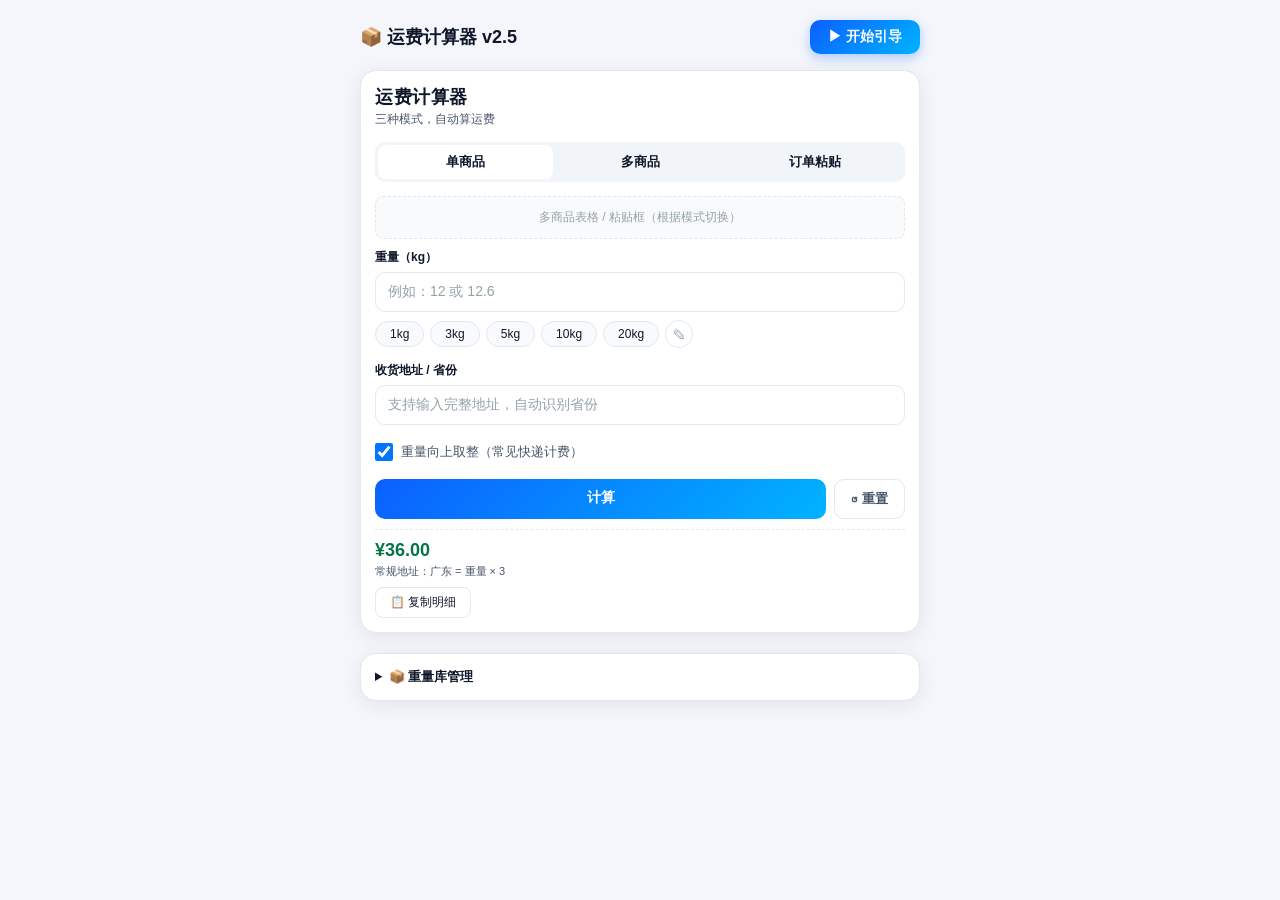
==== 使用说明.html @ 546cd2ac "v2.6: 订单粘贴→智能计算，重量库联动提示" ====
<!doctype html>
<html lang="zh-CN">
<head>
<meta charset="utf-8">
<meta name="viewport" content="width=device-width, initial-scale=1">
<title>运费计算器 - 交互引导</title>
<style>
*{ margin:0; padding:0; box-sizing:border-box; }
body{
  font-family: -apple-system, "PingFang SC", "Microsoft YaHei", sans-serif;
  color: #0f172a; background: #f4f6fb;
  padding: 20px;
}
.container{ max-width: 560px; margin: 0 auto; }

/* ====== 头部 ====== */
.header{
  display: flex; align-items: center; justify-content: space-between; margin-bottom: 16px;
}
.header h1{ font-size: 18px; }
#startBtn{
  padding: 8px 18px; border: 0; border-radius: 10px;
  background: linear-gradient(135deg, #0b5fff, #00b3ff);
  color: #fff; font-size: 14px; font-weight: 700; cursor: pointer;
  box-shadow: 0 4px 12px rgba(11,95,255,.3);
  transition: transform .1s;
}
#startBtn:active{ transform: translateY(1px); }

/* ====== 模拟的计算器UI ====== */
.mock-card{
  background: #fff;
  border: 1px solid #e2e8f0;
  border-radius: 16px;
  padding: 14px;
  box-shadow: 0 4px 20px rgba(2,8,23,.08);
  margin-bottom: 20px;
  position: relative;
  transition: box-shadow .3s;
}
.mock-card.highlight{ box-shadow: 0 0 0 3px #0b5fff, 0 4px 20px rgba(11,95,255,.2); }

.mock-title{ font-size: 18px; font-weight: 700; letter-spacing: .5px; margin-bottom: 2px; }
.mock-sub{ font-size: 12px; color: #475569; margin-bottom: 14px; }

/* Tab栏 */
.mock-tab-bar{
  display: flex; gap: 0; margin-bottom: 14px;
  background: #f1f5f9; border-radius: 10px; padding: 3px;
  transition: all .3s;
}
.mock-tab-bar.highlight{ background: #dbeafe; box-shadow: 0 0 0 3px #0b5fff; border-radius: 10px; }
.mock-tab{
  flex: 1; padding: 8px 0; border: 0; border-radius: 8px;
  font-size: 13px; font-weight: 600; text-align: center; background: transparent;
  transition: all .3s;
}

/* 字段区域 */
.field{ margin-bottom: 14px; }
.field.highlight{
  padding: 8px; margin: -8px; border-radius: 10px;
  background: #f0f5ff; box-shadow: 0 0 0 3px #0b5fff;
}
.field-label{ font-size: 12px; font-weight: 600; margin-bottom: 6px; display: block; }
.mock-input{
  width: 100%; padding: 10px 12px;
  border: 1px solid #e2e8f0; border-radius: 10px;
  font-size: 14px; background: #fff; color: #94a3a8;
}
.mock-row{ display: flex; gap: 6px; margin-top: 8px; flex-wrap: wrap; align-items: center; }
.mock-pill{
  padding: 5px 14px; border: 1px solid #e2e8f0; border-radius: 20px;
  background: #f8fafc; font-size: 12px;
}
.mock-pill.highlight{ border-color: #0b5fff; background: #dbeafe; }
.edit-icon{
  width: 28px; height: 28px; border-radius: 50%; border: 1px solid #e2e8f0;
  display: flex; align-items: center; justify-content: center;
  font-size: 13px; color: #94a3b8; background: #fff;
}
/* 回填区 */
.mock-table-area{
  margin: 10px 0; padding: 12px; background: #f8fafc;
  border-radius: 8px; border: 1px dashed #e2e8f0;
  font-size: 12px; color: #94a3a8; text-align: center;
}
.mock-table-area.highlight{ border-color: #0b5fff; background: #eff6ff; }

.mock-switch{
  display: flex; align-items: center; gap: 8px; margin: 14px 0; padding: 4px 0;
}
.mock-switch.highlight{ background: #f0f5ff; border-radius: 8px; padding: 8px; margin: 6px -8px; box-shadow: 0 0 0 3px #0b5fff; }
.mock-switch input{ width: 18px; height: 18px; }
.mock-switch label{ font-size: 13px; color: #475569; }

.mock-btn-row{ display: flex; gap: 8px; transition: all .3s; }
.mock-btn-row.highlight{ }
.mock-primary{
  flex: 1; padding: 10px; border: 0; border-radius: 10px;
  background: linear-gradient(135deg, #0b5fff, #00b3ff);
  color: #fff; font-size: 14px; font-weight: 700; text-align: center;
}
.mock-primary.highlight{ box-shadow: 0 0 0 3px #0b5fff, 0 4px 15px rgba(11,95,255,.4); }
.mock-second{
  padding: 10px 16px; border: 1px solid #e2e8f0; border-radius: 10px;
  background: #fff; color: #475569; font-size: 13px; font-weight: 600; text-align: center;
}

.mock-result{ margin-top: 10px; padding-top: 10px; border-top: 1px dashed #e2e8f0; font-size: 13px; }
.mock-money{ font-size: 18px; font-weight: 800; color: #067647; }
.mock-meta{ font-size: 11px; color: #475569; margin-top: 3px; }
.mock-copy{
  display: inline-block; margin-top: 8px; padding: 6px 14px;
  border: 1px solid #e2e8f0; border-radius: 8px; font-size: 12px; background: #fff;
}

/* ====== 遮罩引导层 ====== */
.guide-overlay{
  display: none;
  position: fixed; top: 0; left: 0; right: 0; bottom: 0;
  background: rgba(0,0,0,.4);
  z-index: 999;
}
.guide-overlay.show{ display: block; }

.guide-tooltip{
  position: absolute;
  background: #fff;
  border-radius: 14px;
  padding: 18px 20px;
  box-shadow: 0 10px 40px rgba(0,0,0,.25);
  max-width: 320px;
  z-index: 1000;
}
.guide-tooltip .step-indicator{
  font-size: 11px; color: #94a3b8; margin-bottom: 6px;
}
.guide-tooltip .step-title{
  font-size: 15px; font-weight: 700; margin-bottom: 6px;
}
.guide-tooltip .step-desc{
  font-size: 13px; color: #475569; line-height: 1.5; margin-bottom: 14px;
}
.guide-tooltip .step-desc .hl{ color: #0b5fff; font-weight: 600; }

.guide-btns{
  display: flex; gap: 8px; justify-content: flex-end;
}
.guide-btns button{
  padding: 7px 16px; border: 0; border-radius: 8px;
  font-size: 13px; font-weight: 600; cursor: pointer;
}
.guide-btns .btn-prev{ background: #f1f5f9; color: #475569; }
.guide-btns .btn-next{ background: #0b5fff; color: #fff; }
.guide-btns .btn-done{ background: #16a34a; color: #fff; }
.guide-btns .btn-skip{
  background: transparent; color: #94a3b8; font-weight: 400; font-size: 12px;
  margin-right: auto;
}

/* 工具：模拟点击波纹 */
@keyframes pulse {
  0%{ box-shadow: 0 0 0 0 rgba(11,95,255,.4); }
  100%{ box-shadow: 0 0 0 15px rgba(11,95,255,0); }
}
.pulse{ animation: pulse 1.5s infinite; }

.hidden{ display: none !important; }

/* ====== 下方说明（引导结束后可见） ====== */
#helpFooter{
  display: none;
  background: #fff; border: 1px solid #e2e8f0; border-radius: 12px;
  padding: 16px; font-size: 13px; line-height: 1.6;
}
#helpFooter.show{ display: block; }
#helpFooter h3{ font-size: 15px; margin-bottom: 8px; }
#helpFooter li{ margin-bottom: 6px; padding-left: 4px; color: #475569; }
</style>
</head>
<body>
<div class="container">
  <div class="header">
    <h1>📦 运费计算器 v2.5</h1>
    <button id="startBtn">▶ 开始引导</button>
  </div>

  <!-- ====== 模拟计算器 ====== -->
  <div class="mock-card" id="mockCard">
    <div class="mock-title">运费计算器</div>
    <div class="mock-sub">三种模式，自动算运费</div>

    <!-- Tab栏 -->
    <div class="mock-tab-bar" id="stepTabs">
      <div class="mock-tab" style="background:#fff;font-weight:700">单商品</div>
      <div class="mock-tab">多商品</div>
      <div class="mock-tab">订单粘贴</div>
    </div>

    <!-- 模式回填区 -->
    <div class="mock-table-area" id="stepModeArea">多商品表格 / 粘贴框（根据模式切换）</div>

    <!-- 重量 -->
    <div class="field" id="stepWeight">
      <span class="field-label">重量（kg）</span>
      <div class="mock-input">例如：12 或 12.6</div>
      <div class="mock-row">
        <span class="mock-pill">1kg</span>
        <span class="mock-pill">3kg</span>
        <span class="mock-pill">5kg</span>
        <span class="mock-pill">10kg</span>
        <span class="mock-pill">20kg</span>
        <span class="edit-icon">✎</span>
      </div>
    </div>

    <!-- 地址 -->
    <div class="field" id="stepAddress">
      <span class="field-label">收货地址 / 省份</span>
      <div class="mock-input">支持输入完整地址，自动识别省份</div>
    </div>

    <!-- 开关 -->
    <div class="mock-switch" id="stepCeil">
      <input type="checkbox" checked />
      <label>重量向上取整（常见快递计费）</label>
    </div>

    <!-- 按钮 -->
    <div class="mock-btn-row" id="stepButtons">
      <div class="mock-primary" id="stepCalc">计算</div>
      <div class="mock-second">↺ 重置</div>
    </div>

    <!-- 结果 -->
    <div class="mock-result" id="stepResult">
      <div class="mock-money">¥36.00</div>
      <div class="mock-meta">常规地址：广东 = 重量 × 3</div>
      <div class="mock-copy" id="stepCopy">📋 复制明细</div>
    </div>
  </div>

  <!-- ====== 重量库 ====== -->
  <div class="mock-card" id="stepLib">
    <details>
      <summary style="font-weight:600;font-size:13px;cursor:pointer">📦 重量库管理</summary>
      <div style="margin-top:10px;font-size:12px">
        <div style="display:flex;gap:6px;margin-bottom:6px">
          <span style="padding:6px 14px;border:1px solid #e2e8f0;border-radius:8px;font-size:12px">📂 导入文件</span>
          <span style="padding:6px 14px;border:1px solid #e2e8f0;border-radius:8px;font-size:12px">👁️ 查看库</span>
          <span style="padding:6px 14px;border:1px solid #e2e8f0;border-radius:8px;font-size:12px">🗑️ 清空库</span>
        </div>
        <div style="font-size:12px;color:#475569;margin-top:4px">当前库：<strong>0</strong> 个货号</div>
      </div>
    </details>
  </div>

  <!-- ====== 引导遮罩 ====== -->
  <div class="guide-overlay" id="overlay">
    <div class="guide-tooltip" id="tooltip">
      <div class="step-indicator" id="stepIndicator">1 / 10</div>
      <div class="step-title" id="stepTitle">选择模式</div>
      <div class="step-desc" id="stepDesc">顶部三个标签，根据你的需要选择：<br><span class="hl">单商品</span>：就一件货<br><span class="hl">多商品</span>：多件货手动填<br><span class="hl">订单粘贴</span>：最快的，推荐</div>
      <div class="guide-btns">
        <button class="btn-skip" id="skipBtn">跳过引导</button>
        <button class="btn-prev hidden" id="prevBtn">← 上一步</button>
        <button class="btn-next" id="nextBtn">下一步 →</button>
      </div>
    </div>
  </div>

  <!-- ====== 快速参考 ====== -->
  <div id="helpFooter">
    <h3>快速参考</h3>
    <ul>
      <li>✅ <b>新疆/西藏</b>：自动提示不发快递，不用记城市</li>
      <li>✅ <b>快捷键 ✎</b>：可以自定义常用重量，改完自动保存</li>
      <li>✅ <b>复制结果</b>：点"📋 复制明细"粘到微信发给客户</li>
      <li>✅ <b>重量库</b>：底部导入 Excel，订单粘贴自动匹配</li>
      <li>✅ <b>重置</b>：清空所有内容重新来</li>
    </ul>
    <p style="text-align:center;color:#94a3b8;font-size:11px;margin-top:12px">运费计算器 v2.5 · 点 "▶ 开始引导" 重新看</p>
  </div>
</div>

<script>
// ====== 引导步骤 ======
const steps = [
  {
    target: 'stepTabs',
    title: '① 选择模式',
    desc: '顶部三个标签，根据情况选一个：<br><span class="hl">单商品</span> — 只算一件货<br><span class="hl">多商品</span> — 手动填多个商品<br><span class="hl">订单粘贴</span> ⭐ 最快！',
    position: 'bottom'
  },
  {
    target: 'stepModeArea',
    title: '② 多商品 / 订单粘贴',
    desc: '如果选了 <span class="hl">多商品</span>：<br>每行填单品重量和数量，自动合计<br><br>如果选了 <span class="hl">订单粘贴</span>：<br>把复制的内容粘到大框里，点"解析订单"',
    position: 'bottom'
  },
  {
    target: 'stepWeight',
    title: '③ 填重量',
    desc: '直接输入总重量。<br>也可以点下面的快捷按钮 <span class="hl">1kg 3kg 5kg</span>。<br>点 <span class="hl">✎</span> 可以自定义快捷键。',
    position: 'bottom'
  },
  {
    target: 'stepAddress',
    title: '④ 填地址',
    desc: '输入省份或完整地址。<br>比如 <span class="hl">"广东"</span>、<span class="hl">"安徽省阜阳市xx路"</span><br>会自动识别省份，不需要手动选。',
    position: 'bottom'
  },
  {
    target: 'stepCeil',
    title: '⑤ 向上取整',
    desc: '默认勾着就行。<br>快递计费通常按整数算，比如 12.3kg 按 13kg 算。',
    position: 'bottom'
  },
  {
    target: 'stepCalc',
    title: '⑥ 点计算',
    desc: '所有信息填好后，点 <span class="hl">"计算"</span> 按钮。<br>运费立刻出来。',
    position: 'right'
  },
  {
    target: 'stepResult',
    title: '⑦ 看结果',
    desc: '这里显示运费金额。<br>下面还有计费规则说明，告诉你这个价格怎么算出来的。',
    position: 'bottom'
  },
  {
    target: 'stepCopy',
    title: '⑧ 复制给客户',
    desc: '点 <span class="hl">"📋 复制明细"</span>，直接粘贴到微信发给客户。<br>内容包括：省份、重量、单价、总价。',
    position: 'bottom'
  },
  {
    target: 'stepButtons',
    title: '⑨ 重置',
    desc: '点 <span class="hl">"↺ 重置"</span> 清空所有内容，重新开始算。',
    position: 'right'
  },
  {
    target: 'stepLib',
    title: '⑩ 重量库（先做这一步）',
    desc: '用"订单粘贴"前，先在这里 <span class="hl">导入 Excel</span>。<br>点 <span class="hl">📂 导入文件</span> → 选你的文件。<br>导入后粘贴订单就能自动匹配重量了。<br><br>💡 如果库里有数据更新，先点 <span class="hl">🗑️ 清空库</span> 再重新导入。',
    position: 'bottom'
  }
];

let currentStep = 0;
const overlay = document.getElementById('overlay');
const tooltip = document.getElementById('tooltip');
const indicator = document.getElementById('stepIndicator');
const title = document.getElementById('stepTitle');
const desc = document.getElementById('stepDesc');
const prevBtn = document.getElementById('prevBtn');
const nextBtn = document.getElementById('nextBtn');
const skipBtn = document.getElementById('skipBtn');
const helpFooter = document.getElementById('helpFooter');

// 清除高亮
function clearHighlights() {
  document.querySelectorAll('.highlight, .pulse').forEach(el => {
    el.classList.remove('highlight', 'pulse');
  });
}

// 定位tooltip
function positionTooltip(el, pos) {
  const rect = el.getBoundingClientRect();
  const w = Math.min(320, window.innerWidth - 40);
  let top, left;

  if (pos === 'bottom') {
    top = rect.bottom + 12;
    left = Math.max(12, Math.min(rect.left + rect.width/2 - w/2, window.innerWidth - w - 12));
  } else if (pos === 'right') {
    top = rect.top + rect.height/2 - 60;
    left = rect.right + 12;
    if (left + w > window.innerWidth - 12) {
      left = rect.left - w - 12;
    }
    top = Math.max(12, Math.min(top, window.innerHeight - 180));
  } else if (pos === 'top') {
    top = rect.top - 160;
    left = Math.max(12, Math.min(rect.left + rect.width/2 - w/2, window.innerWidth - w - 12));
  }

  tooltip.style.top = (top < 12 ? 12 : top) + 'px';
  tooltip.style.left = (left < 12 ? 12 : left) + 'px';
  tooltip.style.maxWidth = w + 'px';
}

// 显示步骤
function showStep(idx) {
  clearHighlights();
  const step = steps[idx];
  const el = document.getElementById(step.target);
  if (!el) return;

  el.classList.add('highlight');
  if (step.target === 'stepCalc' || step.target === 'stepTabs') {
    el.classList.add('pulse');
  }

  indicator.textContent = (idx + 1) + ' / ' + steps.length;
  title.textContent = step.title;
  desc.innerHTML = step.desc;
  prevBtn.classList.toggle('hidden', idx === 0);
  nextBtn.textContent = idx === steps.length - 1 ? '✓ 完成' : '下一步 →';

  // 等待一帧让浏览器渲染高亮后再定位
  requestAnimationFrame(() => {
    positionTooltip(el, step.position);
  });
}

// 开始引导
function startGuide() {
  currentStep = 0;
  overlay.classList.add('show');
  helpFooter.classList.remove('show');
  showStep(0);
}

// 结束引导
function endGuide() {
  overlay.classList.remove('show');
  clearHighlights();
  helpFooter.classList.add('show');
}

// 事件绑定
document.getElementById('startBtn').addEventListener('click', startGuide);
skipBtn.addEventListener('click', endGuide);

prevBtn.addEventListener('click', () => {
  if (currentStep > 0) {
    currentStep--;
    showStep(currentStep);
  }
});

nextBtn.addEventListener('click', () => {
  if (currentStep < steps.length - 1) {
    currentStep++;
    showStep(currentStep);
  } else {
    endGuide();
  }
});

// ESC退出
document.addEventListener('keydown', (e) => {
  if (e.key === 'Escape' && overlay.classList.contains('show')) endGuide();
});

// 窗口变化重新定位
window.addEventListener('resize', () => {
  if (overlay.classList.contains('show')) showStep(currentStep);
});
</script>
</body>
</html>
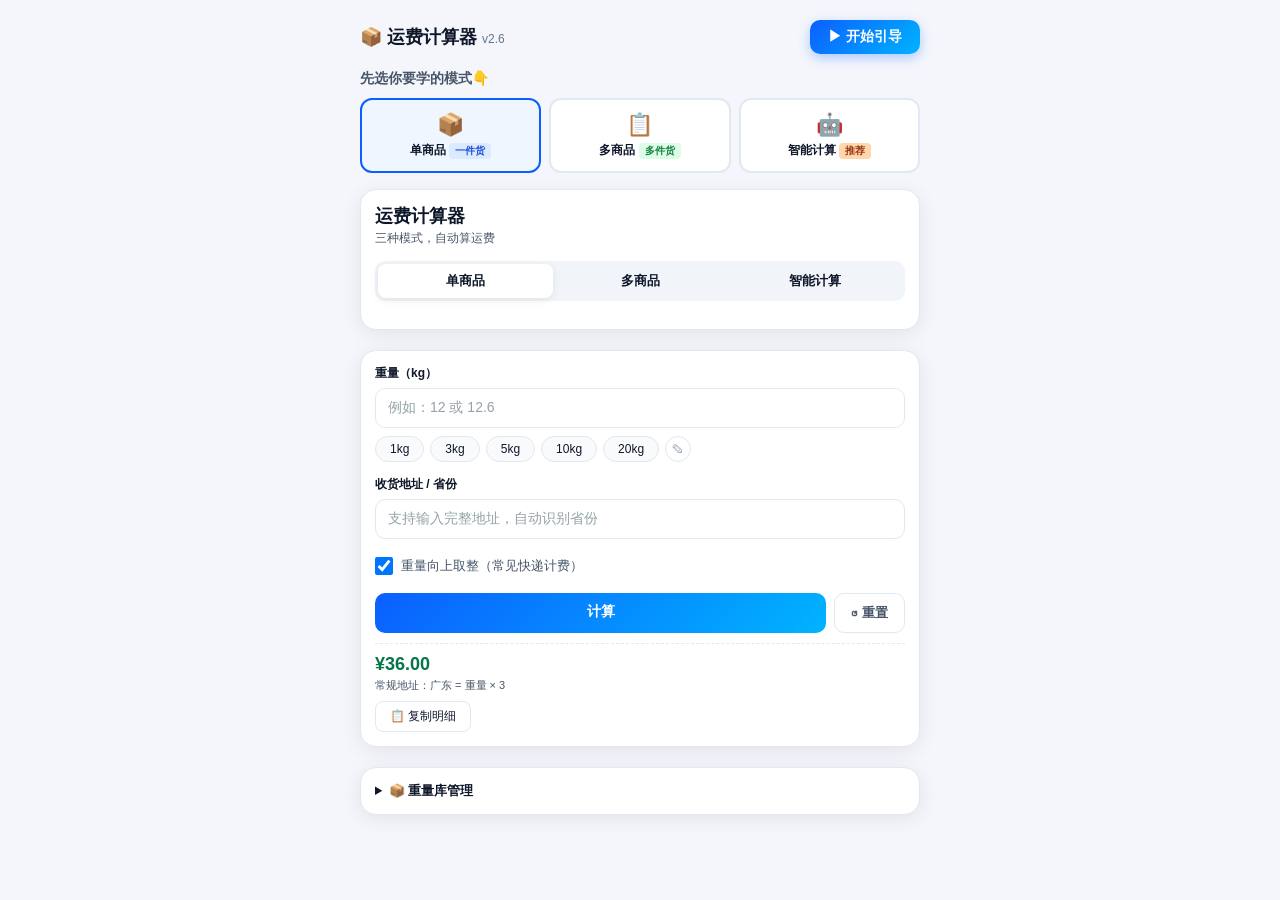
==== commit ea3e9d08: "fix: 修复地址识别数据缺失和误匹配 问题： 1. 城市库被截断（只剩157条，应为6160条） 2. 101个单字key（东/西/南等）导致误匹配，如"广东省"→四川 3. 省名冲突：河北→天津、" ====
--- a/使用说明.html
+++ b/使用说明.html
@@ -13,80 +13,117 @@
 }
 .container{ max-width: 560px; margin: 0 auto; }
 
-/* ====== 头部 ====== */
 .header{
   display: flex; align-items: center; justify-content: space-between; margin-bottom: 16px;
 }
 .header h1{ font-size: 18px; }
+.header small{ font-size: 12px; color: #64748b; font-weight: 400; }
 #startBtn{
   padding: 8px 18px; border: 0; border-radius: 10px;
   background: linear-gradient(135deg, #0b5fff, #00b3ff);
   color: #fff; font-size: 14px; font-weight: 700; cursor: pointer;
   box-shadow: 0 4px 12px rgba(11,95,255,.3);
-  transition: transform .1s;
-}
-#startBtn:active{ transform: translateY(1px); }
-
-/* ====== 模拟的计算器UI ====== */
+}
+
+/* ====== 模式选择 ====== */
+.mode-picker{ margin-bottom: 16px; }
+.mode-picker h2{ font-size: 14px; margin-bottom: 10px; color: #475569; }
+.mode-grid{ display: flex; gap: 8px; }
+.mode-card{
+  flex: 1; padding: 12px 6px; border: 2px solid #e2e8f0; border-radius: 12px;
+  text-align: center; cursor: pointer; transition: all .2s;
+  background: #fff; font-size: 12px; font-weight: 600;
+}
+.mode-card:hover{ border-color: #0b5fff; }
+.mode-card.active{ border-color: #0b5fff; background: #eff6ff; }
+.mode-card .icon{ font-size: 22px; display: block; margin-bottom: 2px; }
+.mode-card .badge{
+  display: inline-block; padding: 1px 6px; border-radius: 4px;
+  font-size: 10px; margin-top: 3px;
+}
+.badge-blue{ background: #dbeafe; color: #1d4ed8; }
+.badge-green{ background: #dcfce7; color: #15803d; }
+.badge-orange{ background: #fed7aa; color: #9a3412; }
+
+/* ====== 模拟卡 ====== */
 .mock-card{
-  background: #fff;
-  border: 1px solid #e2e8f0;
-  border-radius: 16px;
-  padding: 14px;
-  box-shadow: 0 4px 20px rgba(2,8,23,.08);
-  margin-bottom: 20px;
-  position: relative;
+  background: #fff; border: 1px solid #e2e8f0; border-radius: 16px;
+  padding: 14px; box-shadow: 0 4px 20px rgba(2,8,23,.08); margin-bottom: 20px;
   transition: box-shadow .3s;
 }
 .mock-card.highlight{ box-shadow: 0 0 0 3px #0b5fff, 0 4px 20px rgba(11,95,255,.2); }
 
-.mock-title{ font-size: 18px; font-weight: 700; letter-spacing: .5px; margin-bottom: 2px; }
+.mock-title{ font-size: 18px; font-weight: 700; margin-bottom: 2px; }
 .mock-sub{ font-size: 12px; color: #475569; margin-bottom: 14px; }
 
 /* Tab栏 */
 .mock-tab-bar{
   display: flex; gap: 0; margin-bottom: 14px;
-  background: #f1f5f9; border-radius: 10px; padding: 3px;
-  transition: all .3s;
-}
-.mock-tab-bar.highlight{ background: #dbeafe; box-shadow: 0 0 0 3px #0b5fff; border-radius: 10px; }
+  background: #f1f5f9; border-radius: 10px; padding: 3px; transition: all .3s;
+}
 .mock-tab{
   flex: 1; padding: 8px 0; border: 0; border-radius: 8px;
   font-size: 13px; font-weight: 600; text-align: center; background: transparent;
-  transition: all .3s;
-}
-
-/* 字段区域 */
-.field{ margin-bottom: 14px; }
-.field.highlight{
-  padding: 8px; margin: -8px; border-radius: 10px;
-  background: #f0f5ff; box-shadow: 0 0 0 3px #0b5fff;
-}
-.field-label{ font-size: 12px; font-weight: 600; margin-bottom: 6px; display: block; }
-.mock-input{
-  width: 100%; padding: 10px 12px;
-  border: 1px solid #e2e8f0; border-radius: 10px;
+}
+.mock-tab.active{ background: #fff; box-shadow: 0 2px 8px rgba(2,8,23,.08); }
+
+/* ====== 单商品 ====== */
+#singleUI .field{ margin-bottom: 14px; }
+#singleUI .field.highlight{ margin: -8px; padding: 8px; border-radius: 10px; background: #f0f5ff; box-shadow: 0 0 0 3px #0b5fff; }
+.fl{ font-size: 12px; font-weight: 600; margin-bottom: 6px; display: block; }
+.fi{
+  width: 100%; padding: 10px 12px; border: 1px solid #e2e8f0; border-radius: 10px;
   font-size: 14px; background: #fff; color: #94a3a8;
 }
-.mock-row{ display: flex; gap: 6px; margin-top: 8px; flex-wrap: wrap; align-items: center; }
-.mock-pill{
+.shortcut-row{ display: flex; gap: 6px; margin-top: 8px; flex-wrap: wrap; align-items: center; }
+.pill{
   padding: 5px 14px; border: 1px solid #e2e8f0; border-radius: 20px;
   background: #f8fafc; font-size: 12px;
 }
-.mock-pill.highlight{ border-color: #0b5fff; background: #dbeafe; }
-.edit-icon{
-  width: 28px; height: 28px; border-radius: 50%; border: 1px solid #e2e8f0;
-  display: flex; align-items: center; justify-content: center;
-  font-size: 13px; color: #94a3b8; background: #fff;
-}
-/* 回填区 */
-.mock-table-area{
-  margin: 10px 0; padding: 12px; background: #f8fafc;
-  border-radius: 8px; border: 1px dashed #e2e8f0;
-  font-size: 12px; color: #94a3a8; text-align: center;
-}
-.mock-table-area.highlight{ border-color: #0b5fff; background: #eff6ff; }
-
+.edit-i{ width:26px;height:26px;border-radius:50%;border:1px solid #e2e8f0;display:flex;align-items:center;justify-content:center;font-size:12px;color:#94a3b8;background:#fff; }
+
+/* ====== 多商品 ====== */
+#multiUI .field{ margin-bottom: 14px; }
+#multiUI .field.highlight{ margin: -8px; padding: 8px; border-radius: 10px; background: #f0f5ff; box-shadow: 0 0 0 3px #0b5fff; }
+.prod-table{ width:100%; border-collapse:collapse; font-size:12px; margin-bottom:6px; }
+.prod-table th{ text-align:left; font-weight:600; color:#64748b; font-size:11px; padding:4px 4px; border-bottom:1px solid #e2e8f0; }
+.prod-table td{ padding:3px 4px; vertical-align:middle; }
+.prod-table input{
+  width:100%; padding:6px 8px; border:1px solid #e2e8f0; border-radius:6px; font-size:12px; outline:none;
+}
+.prod-table .w-input{ width:55px; }
+.prod-table .q-input{ width:45px; text-align:center; }
+.prod-table .subtotal{ font-weight:600; font-size:11px; text-align:right; padding-right:6px; }
+.add-row{
+  display:block; width:100%; padding:6px; border:1px dashed #e2e8f0; border-radius:6px;
+  background:transparent; color:#0b5fff; font-size:12px; text-align:center; margin-bottom:6px;
+}
+.total-row{ font-size:13px; font-weight:700; padding:4px 0; }
+
+/* ====== 智能计算 ====== */
+#pasteUI .field{ margin-bottom: 14px; }
+#pasteUI .field.highlight{ margin: -8px; padding: 8px; border-radius: 10px; background: #f0f5ff; box-shadow: 0 0 0 3px #0b5fff; }
+.textarea-mock{
+  width:100%; padding:10px; border:1px solid #e2e8f0; border-radius:10px; font-size:12px;
+  color:#94a3a8; line-height:1.6; min-height:80px; background:#fff;
+}
+.parse-btn{
+  display:block; width:100%; padding:8px; border:1px solid #e2e8f0; border-radius:8px;
+  background:#fff; color:#475569; font-size:12px; font-weight:600; text-align:center; margin:8px 0;
+}
+.parse-result{
+  border:1px solid #e2e8f0; border-radius:8px; padding:8px; font-size:12px; margin-top:6px;
+}
+.parse-result .match-row{ display:flex; justify-content:space-between; padding:3px 0; border-bottom:1px solid #f1f5f9; }
+.parse-result .match-row:last-child{ border-bottom:0; }
+.parse-result .matched{ color:#15803d; }
+.parse-result .unmatched{ color:#b45309; }
+.lib-hint{
+  padding:8px; background:#fffbeb; border:1px solid #fde68a; border-radius:6px;
+  font-size:11px; color:#92400e; line-height:1.5; margin:8px 0;
+}
+
+/* 公共元素 */
 .mock-switch{
   display: flex; align-items: center; gap: 8px; margin: 14px 0; padding: 4px 0;
 }
@@ -94,14 +131,13 @@
 .mock-switch input{ width: 18px; height: 18px; }
 .mock-switch label{ font-size: 13px; color: #475569; }
 
-.mock-btn-row{ display: flex; gap: 8px; transition: all .3s; }
-.mock-btn-row.highlight{ }
+.mock-btn-row{ display: flex; gap: 8px; }
 .mock-primary{
   flex: 1; padding: 10px; border: 0; border-radius: 10px;
   background: linear-gradient(135deg, #0b5fff, #00b3ff);
   color: #fff; font-size: 14px; font-weight: 700; text-align: center;
 }
-.mock-primary.highlight{ box-shadow: 0 0 0 3px #0b5fff, 0 4px 15px rgba(11,95,255,.4); }
+.mock-primary.pulse{ animation: pulse 1.5s infinite; }
 .mock-second{
   padding: 10px 16px; border: 1px solid #e2e8f0; border-radius: 10px;
   background: #fff; color: #475569; font-size: 13px; font-weight: 600; text-align: center;
@@ -115,153 +151,205 @@
   border: 1px solid #e2e8f0; border-radius: 8px; font-size: 12px; background: #fff;
 }
 
-/* ====== 遮罩引导层 ====== */
+@keyframes pulse{ 0%{box-shadow:0 0 0 0 rgba(11,95,255,.4);} 100%{box-shadow:0 0 0 15px rgba(11,95,255,0);} }
+.hidden{ display: none !important; }
+
+/* ====== 引导遮罩 ====== */
 .guide-overlay{
-  display: none;
-  position: fixed; top: 0; left: 0; right: 0; bottom: 0;
-  background: rgba(0,0,0,.4);
-  z-index: 999;
+  display: none; position: fixed; top: 0; left: 0; right: 0; bottom: 0;
+  background: rgba(0,0,0,.4); z-index: 999;
 }
 .guide-overlay.show{ display: block; }
-
 .guide-tooltip{
-  position: absolute;
-  background: #fff;
-  border-radius: 14px;
-  padding: 18px 20px;
-  box-shadow: 0 10px 40px rgba(0,0,0,.25);
-  max-width: 320px;
-  z-index: 1000;
-}
-.guide-tooltip .step-indicator{
-  font-size: 11px; color: #94a3b8; margin-bottom: 6px;
-}
-.guide-tooltip .step-title{
-  font-size: 15px; font-weight: 700; margin-bottom: 6px;
-}
-.guide-tooltip .step-desc{
-  font-size: 13px; color: #475569; line-height: 1.5; margin-bottom: 14px;
-}
+  position: absolute; background: #fff; border-radius: 14px;
+  padding: 18px 20px; box-shadow: 0 10px 40px rgba(0,0,0,.25);
+  max-width: 320px; z-index: 1000;
+}
+.guide-tooltip .step-indicator{ font-size: 11px; color: #94a3b8; margin-bottom: 6px; }
+.guide-tooltip .step-title{ font-size: 15px; font-weight: 700; margin-bottom: 6px; }
+.guide-tooltip .step-desc{ font-size: 13px; color: #475569; line-height: 1.5; margin-bottom: 14px; }
 .guide-tooltip .step-desc .hl{ color: #0b5fff; font-weight: 600; }
-
-.guide-btns{
-  display: flex; gap: 8px; justify-content: flex-end;
-}
-.guide-btns button{
-  padding: 7px 16px; border: 0; border-radius: 8px;
-  font-size: 13px; font-weight: 600; cursor: pointer;
-}
+.guide-btns{ display: flex; gap: 8px; justify-content: flex-end; }
+.guide-btns button{ padding: 7px 16px; border: 0; border-radius: 8px; font-size: 13px; font-weight: 600; cursor: pointer; }
 .guide-btns .btn-prev{ background: #f1f5f9; color: #475569; }
 .guide-btns .btn-next{ background: #0b5fff; color: #fff; }
-.guide-btns .btn-done{ background: #16a34a; color: #fff; }
-.guide-btns .btn-skip{
-  background: transparent; color: #94a3b8; font-weight: 400; font-size: 12px;
-  margin-right: auto;
-}
-
-/* 工具：模拟点击波纹 */
-@keyframes pulse {
-  0%{ box-shadow: 0 0 0 0 rgba(11,95,255,.4); }
-  100%{ box-shadow: 0 0 0 15px rgba(11,95,255,0); }
-}
-.pulse{ animation: pulse 1.5s infinite; }
-
-.hidden{ display: none !important; }
-
-/* ====== 下方说明（引导结束后可见） ====== */
+.guide-btns .btn-skip{ background: transparent; color: #94a3b8; font-weight: 400; font-size: 12px; margin-right: auto; }
+
+/* 快速参考 */
 #helpFooter{
-  display: none;
-  background: #fff; border: 1px solid #e2e8f0; border-radius: 12px;
+  display: none; background: #fff; border: 1px solid #e2e8f0; border-radius: 12px;
   padding: 16px; font-size: 13px; line-height: 1.6;
 }
 #helpFooter.show{ display: block; }
 #helpFooter h3{ font-size: 15px; margin-bottom: 8px; }
 #helpFooter li{ margin-bottom: 6px; padding-left: 4px; color: #475569; }
+
+/* 重量库 */
+#stepLibWrap{
+  background: #fff; border: 1px solid #e2e8f0; border-radius: 16px;
+  padding: 14px; margin-bottom: 20px;
+}
+#stepLibWrap.highlight{ box-shadow: 0 0 0 3px #0b5fff; }
+#stepLibWrap summary{ font-weight: 600; font-size: 13px; cursor: pointer; }
+.lib-actions{ display:flex; gap:6px; margin-top:8px; }
+.lib-btn{ padding:6px 14px; border:1px solid #e2e8f0; border-radius:8px; font-size:12px; background:#fff; }
+.lib-status{ font-size:12px; color:#475569; margin-top:6px; }
 </style>
 </head>
 <body>
 <div class="container">
   <div class="header">
-    <h1>📦 运费计算器 v2.5</h1>
+    <h1>📦 运费计算器 <small>v2.6</small></h1>
     <button id="startBtn">▶ 开始引导</button>
   </div>
 
-  <!-- ====== 模拟计算器 ====== -->
-  <div class="mock-card" id="mockCard">
+  <!-- 模式选择 -->
+  <div class="mode-picker" id="modePicker">
+    <h2>先选你要学的模式👇</h2>
+    <div class="mode-grid">
+      <div class="mode-card active" data-mode="single">
+        <span class="icon">📦</span>单商品 <span class="badge badge-blue">一件货</span>
+      </div>
+      <div class="mode-card" data-mode="multi">
+        <span class="icon">📋</span>多商品 <span class="badge badge-green">多件货</span>
+      </div>
+      <div class="mode-card" data-mode="paste">
+        <span class="icon">🤖</span>智能计算 <span class="badge badge-orange">推荐</span>
+      </div>
+    </div>
+  </div>
+
+  <!-- ====== Tab栏（公用） ====== -->
+  <div class="mock-card" id="topCard">
     <div class="mock-title">运费计算器</div>
     <div class="mock-sub">三种模式，自动算运费</div>
-
-    <!-- Tab栏 -->
     <div class="mock-tab-bar" id="stepTabs">
-      <div class="mock-tab" style="background:#fff;font-weight:700">单商品</div>
-      <div class="mock-tab">多商品</div>
-      <div class="mock-tab">订单粘贴</div>
-    </div>
-
-    <!-- 模式回填区 -->
-    <div class="mock-table-area" id="stepModeArea">多商品表格 / 粘贴框（根据模式切换）</div>
-
-    <!-- 重量 -->
-    <div class="field" id="stepWeight">
-      <span class="field-label">重量（kg）</span>
-      <div class="mock-input">例如：12 或 12.6</div>
-      <div class="mock-row">
-        <span class="mock-pill">1kg</span>
-        <span class="mock-pill">3kg</span>
-        <span class="mock-pill">5kg</span>
-        <span class="mock-pill">10kg</span>
-        <span class="mock-pill">20kg</span>
-        <span class="edit-icon">✎</span>
-      </div>
-    </div>
-
-    <!-- 地址 -->
-    <div class="field" id="stepAddress">
-      <span class="field-label">收货地址 / 省份</span>
-      <div class="mock-input">支持输入完整地址，自动识别省份</div>
-    </div>
-
-    <!-- 开关 -->
-    <div class="mock-switch" id="stepCeil">
-      <input type="checkbox" checked />
-      <label>重量向上取整（常见快递计费）</label>
-    </div>
-
-    <!-- 按钮 -->
-    <div class="mock-btn-row" id="stepButtons">
-      <div class="mock-primary" id="stepCalc">计算</div>
+      <div class="mock-tab active" id="tabSingle">单商品</div>
+      <div class="mock-tab" id="tabMulti">多商品</div>
+      <div class="mock-tab" id="tabPaste">智能计算</div>
+    </div>
+  </div>
+
+  <!-- ====== 单商品UI ====== -->
+  <div class="mock-card" id="singleUI">
+    <div class="field" id="s1">
+      <span class="fl">重量（kg）</span>
+      <div class="fi">例如：12 或 12.6</div>
+      <div class="shortcut-row">
+        <span class="pill">1kg</span>
+        <span class="pill">3kg</span>
+        <span class="pill">5kg</span>
+        <span class="pill">10kg</span>
+        <span class="pill">20kg</span>
+        <span class="edit-i">✎</span>
+      </div>
+    </div>
+    <div class="field" id="s2">
+      <span class="fl">收货地址 / 省份</span>
+      <div class="fi">支持输入完整地址，自动识别省份</div>
+    </div>
+    <div class="mock-switch" id="s3">
+      <input type="checkbox" checked /> <label>重量向上取整（常见快递计费）</label>
+    </div>
+    <div class="mock-btn-row" id="s4">
+      <div class="mock-primary" id="calcBtn">计算</div>
       <div class="mock-second">↺ 重置</div>
     </div>
-
-    <!-- 结果 -->
-    <div class="mock-result" id="stepResult">
+    <div class="mock-result" id="s5">
       <div class="mock-money">¥36.00</div>
       <div class="mock-meta">常规地址：广东 = 重量 × 3</div>
-      <div class="mock-copy" id="stepCopy">📋 复制明细</div>
-    </div>
-  </div>
-
-  <!-- ====== 重量库 ====== -->
-  <div class="mock-card" id="stepLib">
+      <div class="mock-copy" id="copyBtn">📋 复制明细</div>
+    </div>
+  </div>
+
+  <!-- ====== 多商品UI ====== -->
+  <div class="mock-card hidden" id="multiUI">
+    <div class="field" id="m1">
+      <span class="fl">商品清单</span>
+      <table class="prod-table">
+        <thead><tr><th>商品名</th><th style="width:70px">重量(kg)</th><th style="width:45px">数量</th><th style="width:55px">小计</th><th style="width:20px"></th></tr></thead>
+        <tbody>
+          <tr><td><input placeholder="选填" /></td><td><input class="w-input" /></td><td><input class="q-input" value="1" /></td><td class="subtotal">0 kg</td><td style="color:#94a3b8;font-size:11px;cursor:pointer">✕</td></tr>
+          <tr><td><input placeholder="选填" /></td><td><input class="w-input" /></td><td><input class="q-input" value="1" /></td><td class="subtotal">0 kg</td><td style="color:#94a3b8;font-size:11px;cursor:pointer">✕</td></tr>
+        </tbody>
+      </table>
+      <div class="add-row">+ 添加一行</div>
+      <div class="total-row" id="mTotal">合计重量：0 kg</div>
+    </div>
+    <div class="field" id="m2">
+      <span class="fl">收货地址 / 省份</span>
+      <div class="fi">支持输入完整地址，自动识别省份</div>
+    </div>
+    <div class="mock-switch" id="m3">
+      <input type="checkbox" checked /> <label>重量向上取整</label>
+    </div>
+    <div class="mock-btn-row" id="m4">
+      <div class="mock-primary">计算</div>
+      <div class="mock-second">↺ 重置</div>
+    </div>
+    <div class="mock-result" id="m5">
+      <div class="mock-money">¥1,256.00</div>
+      <div class="mock-meta">多商品合计：42kg × 费率</div>
+      <div class="mock-copy">📋 复制明细</div>
+    </div>
+  </div>
+
+  <!-- ====== 智能计算UI ====== -->
+  <div class="mock-card hidden" id="pasteUI">
+    <div class="lib-hint" id="pHint">💡 首次使用前，先导入重量库（见底部）</div>
+    <div class="field" id="p1">
+      <span class="fl">粘贴订单内容</span>
+      <div class="textarea-mock">颜色: 黑色货号: A130黑色<br>7.00 元/件  8  -  待发货<br>颜色: 玫红货号: A129玫红<br>3.20 元/件  155  -  待发货</div>
+    </div>
+    <div class="parse-btn" id="pParse">🔍 解析订单</div>
+    <div class="field" id="p2">
+      <span class="fl">解析结果</span>
+      <div class="parse-result">
+        <div class="match-row"><span>货号 A130</span><span>×8</span><span class="matched">✅ 0.2kg</span><span>1.60kg</span></div>
+        <div class="match-row"><span>货号 A129</span><span>×155</span><span class="matched">✅ 0.25kg</span><span>38.75kg</span></div>
+        <div class="match-row"><span>货号 0746</span><span>×10</span><span class="unmatched">⚠️ 需填重量</span><span><input style="width:55px;padding:3px 6px;border:1px solid #e2e8f0;border-radius:4px;font-size:11px" placeholder="填" /></span></div>
+        <div style="font-weight:700;padding-top:4px;border-top:1px solid #e2e8f0;margin-top:4px">合计：<span id="pTotal">40.35 kg</span></div>
+      </div>
+    </div>
+    <div class="field" id="p3">
+      <span class="fl">收货地址 / 省份</span>
+      <div class="fi">广东省 揭阳市 榕城区（自动提取）</div>
+    </div>
+    <div class="mock-switch" id="p4">
+      <input type="checkbox" checked /> <label>重量向上取整</label>
+    </div>
+    <div class="mock-btn-row" id="p5">
+      <div class="mock-primary">计算</div>
+      <div class="mock-second">↺ 重置</div>
+    </div>
+    <div class="mock-result" id="p6">
+      <div class="mock-money">¥71.50</div>
+      <div class="mock-meta">智能计算：合计41kg × 阶梯价</div>
+      <div class="mock-copy">📋 复制明细</div>
+    </div>
+  </div>
+
+  <!-- ====== 重量库（公用） ====== -->
+  <div class="mock-card" id="stepLibWrap">
     <details>
-      <summary style="font-weight:600;font-size:13px;cursor:pointer">📦 重量库管理</summary>
-      <div style="margin-top:10px;font-size:12px">
-        <div style="display:flex;gap:6px;margin-bottom:6px">
-          <span style="padding:6px 14px;border:1px solid #e2e8f0;border-radius:8px;font-size:12px">📂 导入文件</span>
-          <span style="padding:6px 14px;border:1px solid #e2e8f0;border-radius:8px;font-size:12px">👁️ 查看库</span>
-          <span style="padding:6px 14px;border:1px solid #e2e8f0;border-radius:8px;font-size:12px">🗑️ 清空库</span>
+      <summary>📦 重量库管理</summary>
+      <div style="margin-top:8px;font-size:12px">
+        <div class="lib-actions">
+          <span class="lib-btn" id="libImport">📂 导入文件</span>
+          <span class="lib-btn">👁️ 查看库</span>
+          <span class="lib-btn">🗑️ 清空库</span>
         </div>
-        <div style="font-size:12px;color:#475569;margin-top:4px">当前库：<strong>0</strong> 个货号</div>
+        <div class="lib-status">当前库：<span id="libCount">0</span> 个货号</div>
       </div>
     </details>
   </div>
 
-  <!-- ====== 引导遮罩 ====== -->
+  <!-- ====== 遮罩 ====== -->
   <div class="guide-overlay" id="overlay">
     <div class="guide-tooltip" id="tooltip">
-      <div class="step-indicator" id="stepIndicator">1 / 10</div>
-      <div class="step-title" id="stepTitle">选择模式</div>
-      <div class="step-desc" id="stepDesc">顶部三个标签，根据你的需要选择：<br><span class="hl">单商品</span>：就一件货<br><span class="hl">多商品</span>：多件货手动填<br><span class="hl">订单粘贴</span>：最快的，推荐</div>
+      <div class="step-indicator" id="stepIndicator">1 / 5</div>
+      <div class="step-title" id="stepTitle">标题</div>
+      <div class="step-desc" id="stepDesc">描述</div>
       <div class="guide-btns">
         <button class="btn-skip" id="skipBtn">跳过引导</button>
         <button class="btn-prev hidden" id="prevBtn">← 上一步</button>
@@ -272,195 +360,101 @@
 
   <!-- ====== 快速参考 ====== -->
   <div id="helpFooter">
-    <h3>快速参考</h3>
+    <h3>📌 快速参考</h3>
     <ul>
-      <li>✅ <b>新疆/西藏</b>：自动提示不发快递，不用记城市</li>
-      <li>✅ <b>快捷键 ✎</b>：可以自定义常用重量，改完自动保存</li>
-      <li>✅ <b>复制结果</b>：点"📋 复制明细"粘到微信发给客户</li>
-      <li>✅ <b>重量库</b>：底部导入 Excel，订单粘贴自动匹配</li>
-      <li>✅ <b>重置</b>：清空所有内容重新来</li>
+      <li><b>三种模式</b>：单商品（一件）、多商品（手动填）、智能计算（粘贴订单，推荐）</li>
+      <li><b>智能计算</b>：先导入重量库 → 粘贴订单 → 自动匹配 → 算运费</li>
+      <li><b>向上取整</b>：默认勾着，快递按整数算</li>
+      <li><b>新疆/西藏</b>：自动提示不发快递</li>
+      <li><b>快捷键 ✎</b>：可自定义常用重量</li>
+      <li><b>复制结果</b>：点"📋 复制明细"粘到微信</li>
     </ul>
-    <p style="text-align:center;color:#94a3b8;font-size:11px;margin-top:12px">运费计算器 v2.5 · 点 "▶ 开始引导" 重新看</p>
+    <p style="text-align:center;color:#94a3b8;font-size:11px;margin-top:12px">点 "▶ 开始引导" 重看</p>
   </div>
 </div>
 
 <script>
-// ====== 引导步骤 ======
-const steps = [
-  {
-    target: 'stepTabs',
-    title: '① 选择模式',
-    desc: '顶部三个标签，根据情况选一个：<br><span class="hl">单商品</span> — 只算一件货<br><span class="hl">多商品</span> — 手动填多个商品<br><span class="hl">订单粘贴</span> ⭐ 最快！',
-    position: 'bottom'
-  },
-  {
-    target: 'stepModeArea',
-    title: '② 多商品 / 订单粘贴',
-    desc: '如果选了 <span class="hl">多商品</span>：<br>每行填单品重量和数量，自动合计<br><br>如果选了 <span class="hl">订单粘贴</span>：<br>把复制的内容粘到大框里，点"解析订单"',
-    position: 'bottom'
-  },
-  {
-    target: 'stepWeight',
-    title: '③ 填重量',
-    desc: '直接输入总重量。<br>也可以点下面的快捷按钮 <span class="hl">1kg 3kg 5kg</span>。<br>点 <span class="hl">✎</span> 可以自定义快捷键。',
-    position: 'bottom'
-  },
-  {
-    target: 'stepAddress',
-    title: '④ 填地址',
-    desc: '输入省份或完整地址。<br>比如 <span class="hl">"广东"</span>、<span class="hl">"安徽省阜阳市xx路"</span><br>会自动识别省份，不需要手动选。',
-    position: 'bottom'
-  },
-  {
-    target: 'stepCeil',
-    title: '⑤ 向上取整',
-    desc: '默认勾着就行。<br>快递计费通常按整数算，比如 12.3kg 按 13kg 算。',
-    position: 'bottom'
-  },
-  {
-    target: 'stepCalc',
-    title: '⑥ 点计算',
-    desc: '所有信息填好后，点 <span class="hl">"计算"</span> 按钮。<br>运费立刻出来。',
-    position: 'right'
-  },
-  {
-    target: 'stepResult',
-    title: '⑦ 看结果',
-    desc: '这里显示运费金额。<br>下面还有计费规则说明，告诉你这个价格怎么算出来的。',
-    position: 'bottom'
-  },
-  {
-    target: 'stepCopy',
-    title: '⑧ 复制给客户',
-    desc: '点 <span class="hl">"📋 复制明细"</span>，直接粘贴到微信发给客户。<br>内容包括：省份、重量、单价、总价。',
-    position: 'bottom'
-  },
-  {
-    target: 'stepButtons',
-    title: '⑨ 重置',
-    desc: '点 <span class="hl">"↺ 重置"</span> 清空所有内容，重新开始算。',
-    position: 'right'
-  },
-  {
-    target: 'stepLib',
-    title: '⑩ 重量库（先做这一步）',
-    desc: '用"订单粘贴"前，先在这里 <span class="hl">导入 Excel</span>。<br>点 <span class="hl">📂 导入文件</span> → 选你的文件。<br>导入后粘贴订单就能自动匹配重量了。<br><br>💡 如果库里有数据更新，先点 <span class="hl">🗑️ 清空库</span> 再重新导入。',
-    position: 'bottom'
-  }
-];
-
-let currentStep = 0;
-const overlay = document.getElementById('overlay');
-const tooltip = document.getElementById('tooltip');
-const indicator = document.getElementById('stepIndicator');
-const title = document.getElementById('stepTitle');
-const desc = document.getElementById('stepDesc');
-const prevBtn = document.getElementById('prevBtn');
-const nextBtn = document.getElementById('nextBtn');
-const skipBtn = document.getElementById('skipBtn');
-const helpFooter = document.getElementById('helpFooter');
-
-// 清除高亮
-function clearHighlights() {
-  document.querySelectorAll('.highlight, .pulse').forEach(el => {
-    el.classList.remove('highlight', 'pulse');
+const steps = {
+  single: [
+    { el:'tabSingle', pos:'bottom', title:'① 选模式', desc:'确保选中 <span class="hl">单商品</span>，最简单，一件货直接算。' },
+    { el:'s1', pos:'bottom', title:'② 填重量', desc:'输入 <span class="hl">总重量</span>（kg）。<br>点下面的 <span class="hl">1kg 3kg 5kg</span> 快捷填入。<br>点 <span class="hl">✎</span> 自定义快捷键。' },
+    { el:'s2', pos:'bottom', title:'③ 填地址', desc:'输入省份或地址。<br><span class="hl">"广东"</span>、<span class="hl">"安徽省阜阳市"</span> 都行，自动识别。' },
+    { el:'s3', pos:'bottom', title:'④ 向上取整', desc:'默认勾着，快递按整数算（12.3kg→13kg）。' },
+    { el:'calcBtn', pos:'right', title:'⑤ 点计算', desc:'点 <span class="hl">"计算"</span>，运费立刻出来。' },
+    { el:'copyBtn', pos:'bottom', title:'⑥ 复制明细', desc:'点 <span class="hl">"📋 复制明细"</span> 粘到微信发给客户。' },
+  ],
+  multi: [
+    { el:'tabMulti', pos:'bottom', title:'① 选模式', desc:'点 <span class="hl">"多商品"</span>，适合一个订单多个商品。' },
+    { el:'m1', pos:'bottom', title:'② 填商品清单', desc:'每行填 <span class="hl">单品重量</span> 和 <span class="hl">数量</span>。<br>商品名选填，便于核对。<br>点 <span class="hl">"+ 添加一行"</span> 增加。<br>行末 <span class="hl">✕</span> 删除该行。' },
+    { el:'mTotal', pos:'bottom', title:'③ 合计自动算', desc:'底部 <span class="hl">合计重量</span> 自动汇总，不用自己加。' },
+    { el:'m2', pos:'bottom', title:'④ 填地址', desc:'输入省份或地址，自动识别。' },
+    { el:'m4', pos:'right', title:'⑤ 点计算', desc:'点 <span class="hl">"计算"</span> 出运费。' },
+    { el:'m5', pos:'bottom', title:'⑥ 复制结果', desc:'点 <span class="hl">"📋 复制明细"</span> 粘到微信。' },
+  ],
+  paste: [
+    { el:'tabPaste', pos:'bottom', title:'① 选模式', desc:'点 <span class="hl">"智能计算"</span> ⭐ 最快，推荐！' },
+    { el:'pHint', pos:'bottom', title:'② 先导入重量库', desc:'先到底部 <span class="hl">📦 重量库管理</span>，<br>点 <span class="hl">"📂 导入文件"</span> 选你的 Excel。<br>导入后货号→重量自动关联。' },
+    { el:'p1', pos:'bottom', title:'③ 粘贴订单', desc:'在1688订单页复制 → 回来 <span class="hl">Ctrl+V</span> 粘贴。<br>点 <span class="hl">"🔍 解析订单"</span>。<br>地址自动填充，货号+数量自动识别。' },
+    { el:'p2', pos:'bottom', title:'④ 处理未匹配', desc:'已入库的自动匹配 ✅。<br>没匹配的 <span class="hl">⚠️ 手动填重量</span>（不会自动入库）。<br>填完继续。' },
+    { el:'p5', pos:'right', title:'⑤ 点计算', desc:'点 <span class="hl">"计算"</span>，自动算运费。' },
+    { el:'p6', pos:'bottom', title:'⑥ 复制结果', desc:'点 <span class="hl">"📋 复制明细"</span> 粘到微信。' },
+  ]
+};
+
+let mode = 'single', step = 0;
+const O=document.getElementById('overlay'),T=document.getElementById('tooltip');
+const SI=document.getElementById('stepIndicator'),TI=document.getElementById('stepTitle'),DE=document.getElementById('stepDesc');
+const PV=document.getElementById('prevBtn'),NX=document.getElementById('nextBtn'),SK=document.getElementById('skipBtn');
+const HF=document.getElementById('helpFooter');
+
+function clr(){ document.querySelectorAll('.highlight,.pulse').forEach(e=>e.classList.remove('highlight','pulse')); }
+
+function pos(el,p){
+  const r=el.getBoundingClientRect(),w=Math.min(320,window.innerWidth-40);
+  let t,l;
+  if(p==='bottom'){ t=r.bottom+12; l=Math.max(12,Math.min(r.left+r.width/2-w/2,window.innerWidth-w-12)); }
+  else if(p==='right'){ t=r.top+r.height/2-60; l=r.right+12; if(l+w>window.innerWidth-12)l=r.left-w-12; t=Math.max(12,Math.min(t,window.innerHeight-180)); }
+  T.style.top=(t<12?12:t)+'px'; T.style.left=(l<12?12:l)+'px'; T.style.maxWidth=w+'px';
+}
+
+function show(i){
+  clr(); const s=steps[mode]; if(i>=s.length)return end();
+  step=i; const st=s[i],el=document.getElementById(st.el);
+  if(!el)return;
+  el.classList.add('highlight');
+  if(st.el==='calcBtn'||st.el==='tabSingle'||st.el==='tabMulti'||st.el==='tabPaste')el.classList.add('pulse');
+  SI.textContent=(i+1)+'/'+s.length+'（'+({single:'单商品',multi:'多商品',paste:'智能计算'})[mode]+'）';
+  TI.textContent=st.title; DE.innerHTML=st.desc;
+  PV.classList.toggle('hidden',i===0);
+  NX.textContent=i===s.length-1?'✓ 完成':'下一步 →';
+  requestAnimationFrame(()=>pos(el,st.pos));
+}
+
+function start(){ step=0;O.classList.add('show');HF.classList.remove('show');show(0); }
+function end(){ O.classList.remove('show');clr();HF.classList.add('show'); }
+
+document.querySelectorAll('.mode-card').forEach(c=>{
+  c.addEventListener('click',()=>{
+    document.querySelectorAll('.mode-card').forEach(x=>x.classList.remove('active'));
+    c.classList.add('active'); mode=c.dataset.mode;
+    // 切换UI显示
+    document.getElementById('singleUI').classList.toggle('hidden',mode!=='single');
+    document.getElementById('multiUI').classList.toggle('hidden',mode!=='multi');
+    document.getElementById('pasteUI').classList.toggle('hidden',mode!=='paste');
+    // Tab高亮
+    document.querySelectorAll('.mock-tab').forEach(t=>t.classList.remove('active'));
+    const tb={single:'tabSingle',multi:'tabMulti',paste:'tabPaste'};
+    document.getElementById(tb[mode])?.classList.add('active');
+    if(O.classList.contains('show')){step=0;show(0);}
   });
-}
-
-// 定位tooltip
-function positionTooltip(el, pos) {
-  const rect = el.getBoundingClientRect();
-  const w = Math.min(320, window.innerWidth - 40);
-  let top, left;
-
-  if (pos === 'bottom') {
-    top = rect.bottom + 12;
-    left = Math.max(12, Math.min(rect.left + rect.width/2 - w/2, window.innerWidth - w - 12));
-  } else if (pos === 'right') {
-    top = rect.top + rect.height/2 - 60;
-    left = rect.right + 12;
-    if (left + w > window.innerWidth - 12) {
-      left = rect.left - w - 12;
-    }
-    top = Math.max(12, Math.min(top, window.innerHeight - 180));
-  } else if (pos === 'top') {
-    top = rect.top - 160;
-    left = Math.max(12, Math.min(rect.left + rect.width/2 - w/2, window.innerWidth - w - 12));
-  }
-
-  tooltip.style.top = (top < 12 ? 12 : top) + 'px';
-  tooltip.style.left = (left < 12 ? 12 : left) + 'px';
-  tooltip.style.maxWidth = w + 'px';
-}
-
-// 显示步骤
-function showStep(idx) {
-  clearHighlights();
-  const step = steps[idx];
-  const el = document.getElementById(step.target);
-  if (!el) return;
-
-  el.classList.add('highlight');
-  if (step.target === 'stepCalc' || step.target === 'stepTabs') {
-    el.classList.add('pulse');
-  }
-
-  indicator.textContent = (idx + 1) + ' / ' + steps.length;
-  title.textContent = step.title;
-  desc.innerHTML = step.desc;
-  prevBtn.classList.toggle('hidden', idx === 0);
-  nextBtn.textContent = idx === steps.length - 1 ? '✓ 完成' : '下一步 →';
-
-  // 等待一帧让浏览器渲染高亮后再定位
-  requestAnimationFrame(() => {
-    positionTooltip(el, step.position);
-  });
-}
-
-// 开始引导
-function startGuide() {
-  currentStep = 0;
-  overlay.classList.add('show');
-  helpFooter.classList.remove('show');
-  showStep(0);
-}
-
-// 结束引导
-function endGuide() {
-  overlay.classList.remove('show');
-  clearHighlights();
-  helpFooter.classList.add('show');
-}
-
-// 事件绑定
-document.getElementById('startBtn').addEventListener('click', startGuide);
-skipBtn.addEventListener('click', endGuide);
-
-prevBtn.addEventListener('click', () => {
-  if (currentStep > 0) {
-    currentStep--;
-    showStep(currentStep);
-  }
 });
 
-nextBtn.addEventListener('click', () => {
-  if (currentStep < steps.length - 1) {
-    currentStep++;
-    showStep(currentStep);
-  } else {
-    endGuide();
-  }
-});
-
-// ESC退出
-document.addEventListener('keydown', (e) => {
-  if (e.key === 'Escape' && overlay.classList.contains('show')) endGuide();
-});
-
-// 窗口变化重新定位
-window.addEventListener('resize', () => {
-  if (overlay.classList.contains('show')) showStep(currentStep);
-});
+document.getElementById('startBtn').addEventListener('click',start);
+SK.addEventListener('click',end);
+PV.addEventListener('click',()=>{if(step>0)show(step-1);});
+NX.addEventListener('click',()=>show(step+1));
+document.addEventListener('keydown',e=>{if(e.key==='Escape'&&O.classList.contains('show'))end();});
+window.addEventListener('resize',()=>{if(O.classList.contains('show'))show(step);});
 </script>
 </body>
 </html>
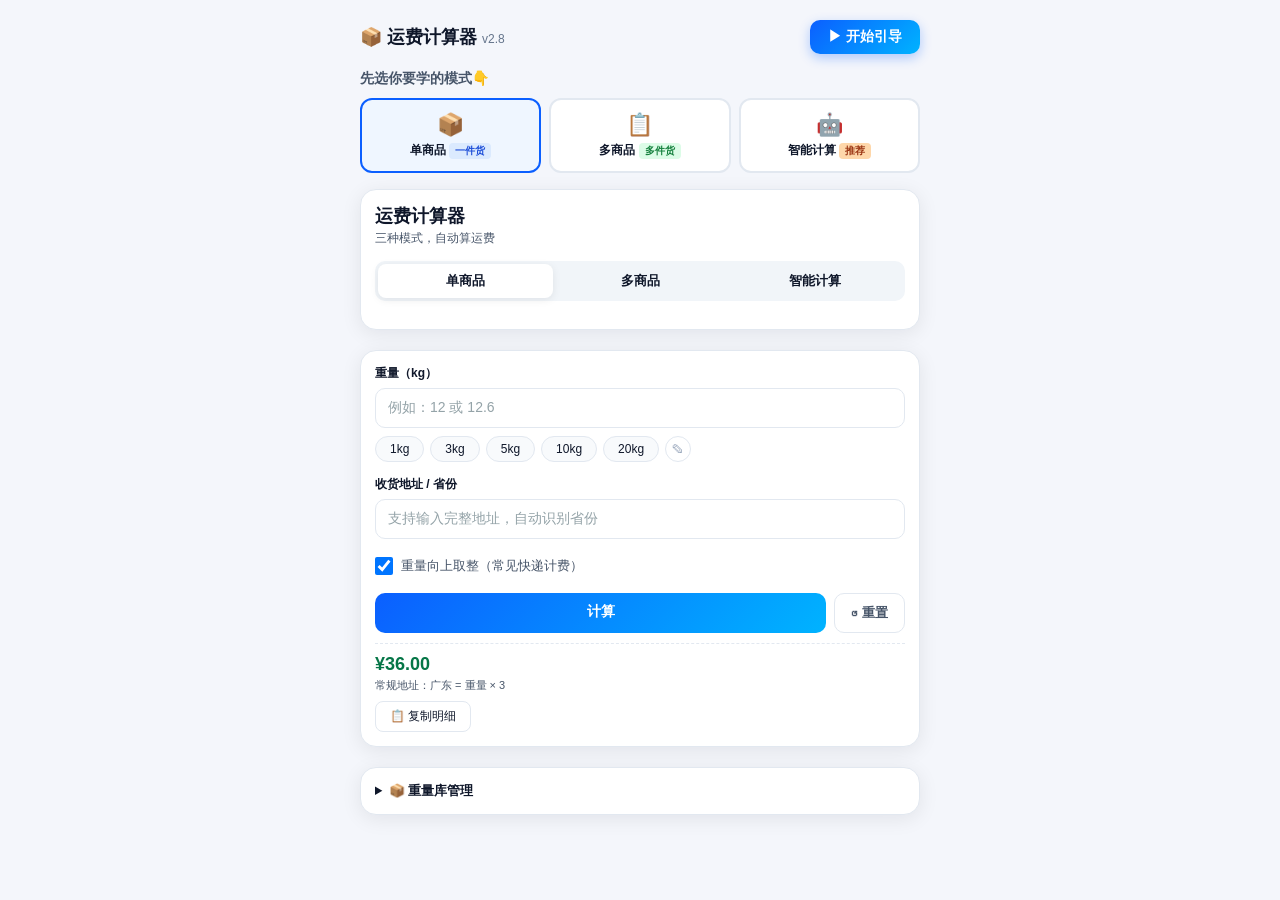
==== commit 6be9a6bf: "fix: 修复智能计算两个 bug（订单解析漏项、已匹配行不计入合计） 1) parseOrderText 只认"价格与数量同一行"的排版（7.00 元/件  8），而实际订单    常把数量放在下一" ====
--- a/使用说明.html
+++ b/使用说明.html
@@ -199,7 +199,7 @@
 <body>
 <div class="container">
   <div class="header">
-    <h1>📦 运费计算器 <small>v2.6</small></h1>
+    <h1>📦 运费计算器 <small>v2.8</small></h1>
     <button id="startBtn">▶ 开始引导</button>
   </div>
 
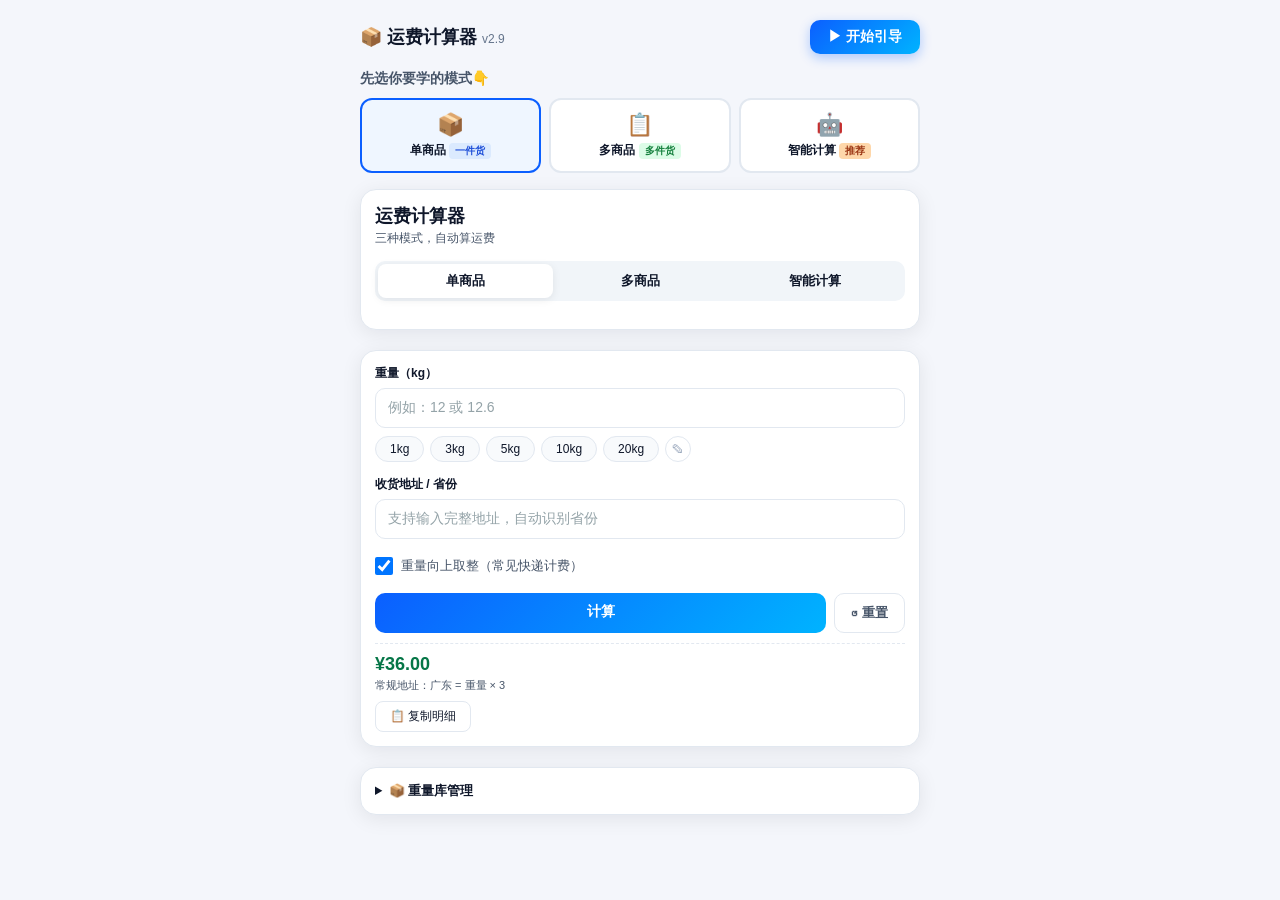
==== commit 6d49ef06: "v2.9: 修复单品订单解析失败、地址误判、数量框显示；README 补全版本历史 - 修复：1688 单品订单会在价格行和数量行之间多插一行「查看详情」，   旧逻辑只认紧邻的下一行，直接断链导致弹" ====
--- a/使用说明.html
+++ b/使用说明.html
@@ -199,7 +199,7 @@
 <body>
 <div class="container">
   <div class="header">
-    <h1>📦 运费计算器 <small>v2.8</small></h1>
+    <h1>📦 运费计算器 <small>v2.9</small></h1>
     <button id="startBtn">▶ 开始引导</button>
   </div>
 
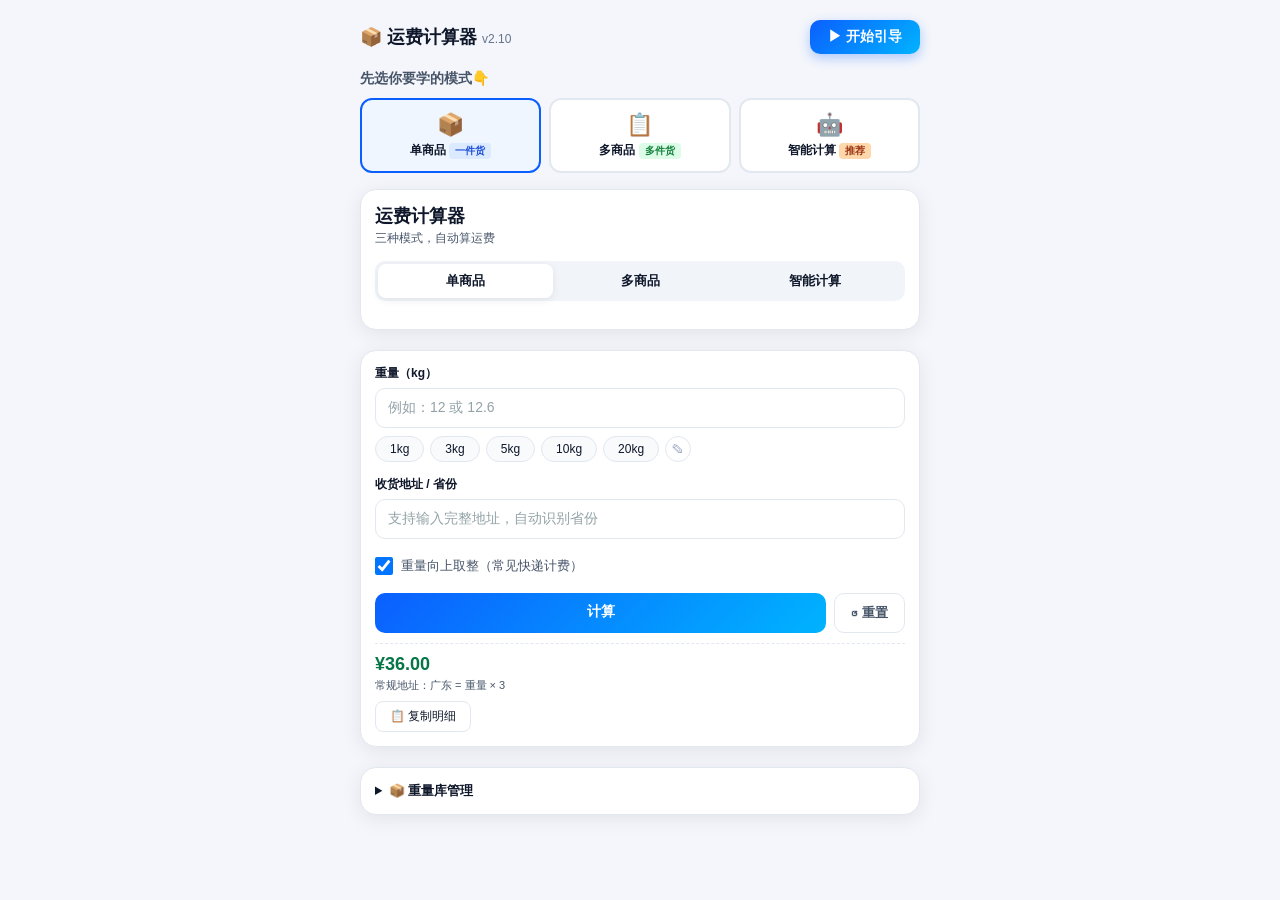
==== commit 769e579e: "v2.10: 重写重量库导入为表头锚定，修复只导入 8 个货号（该文件实际 91 个） 旧代码把工作表 sheet_to_csv 序列化后用 split(/[,\t]/) 裸切，而图片列是 =DISP" ====
--- a/使用说明.html
+++ b/使用说明.html
@@ -199,7 +199,7 @@
 <body>
 <div class="container">
   <div class="header">
-    <h1>📦 运费计算器 <small>v2.9</small></h1>
+    <h1>📦 运费计算器 <small>v2.10</small></h1>
     <button id="startBtn">▶ 开始引导</button>
   </div>
 
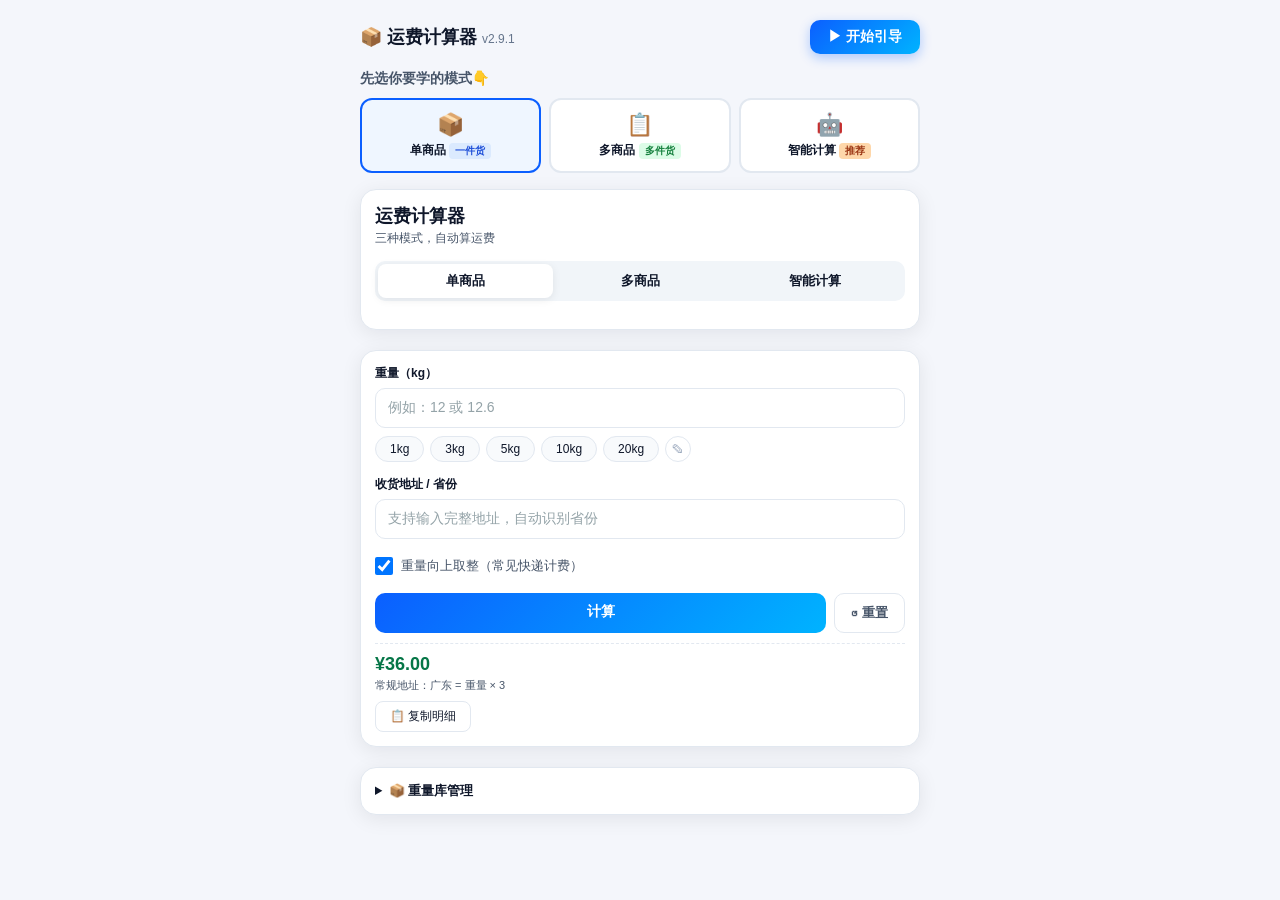
==== commit 1a9e6401: "版本号订正为 v2.9.1（原误标 v2.10） 这是补丁级修复，按语义化版本应是 v2.9.1。四处一起改名： app.js 首行 / sw.js 的 CACHE_NAME / index.html" ====
--- a/使用说明.html
+++ b/使用说明.html
@@ -199,7 +199,7 @@
 <body>
 <div class="container">
   <div class="header">
-    <h1>📦 运费计算器 <small>v2.10</small></h1>
+    <h1>📦 运费计算器 <small>v2.9.1</small></h1>
     <button id="startBtn">▶ 开始引导</button>
   </div>
 
